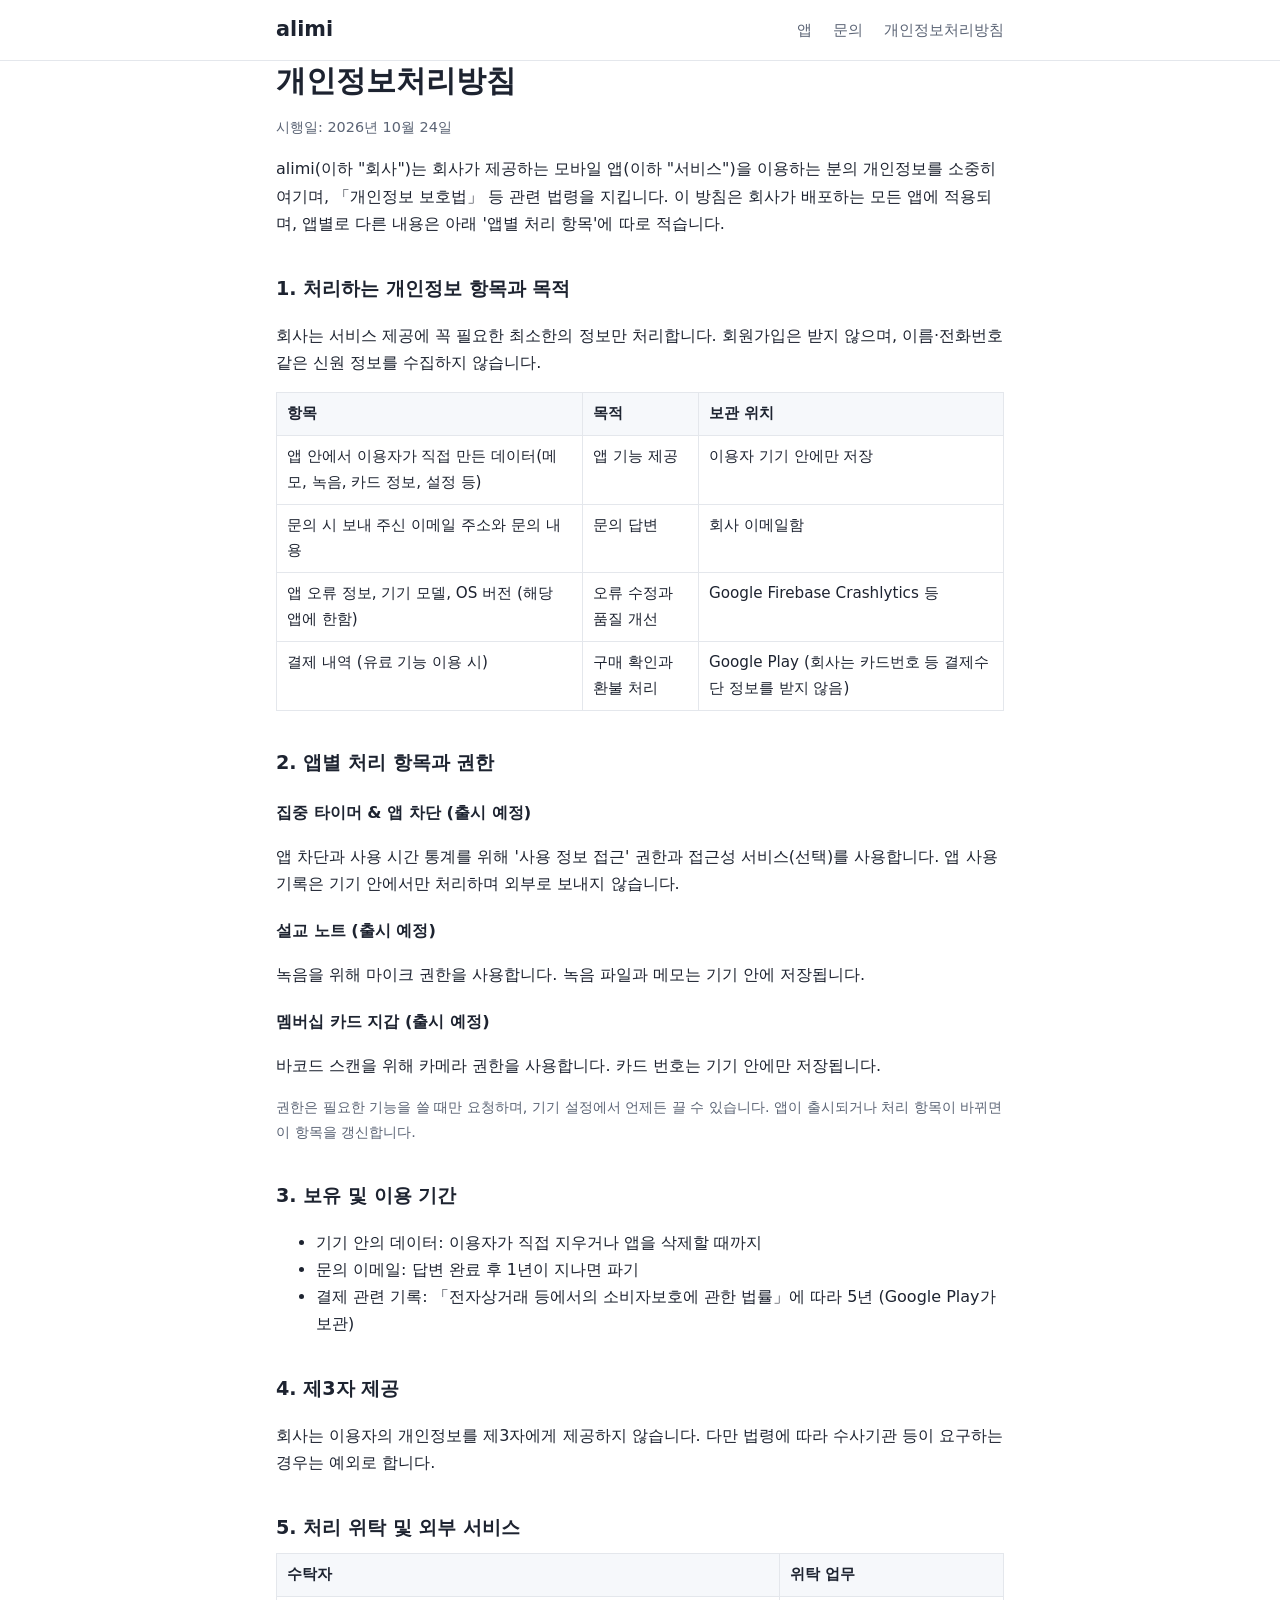
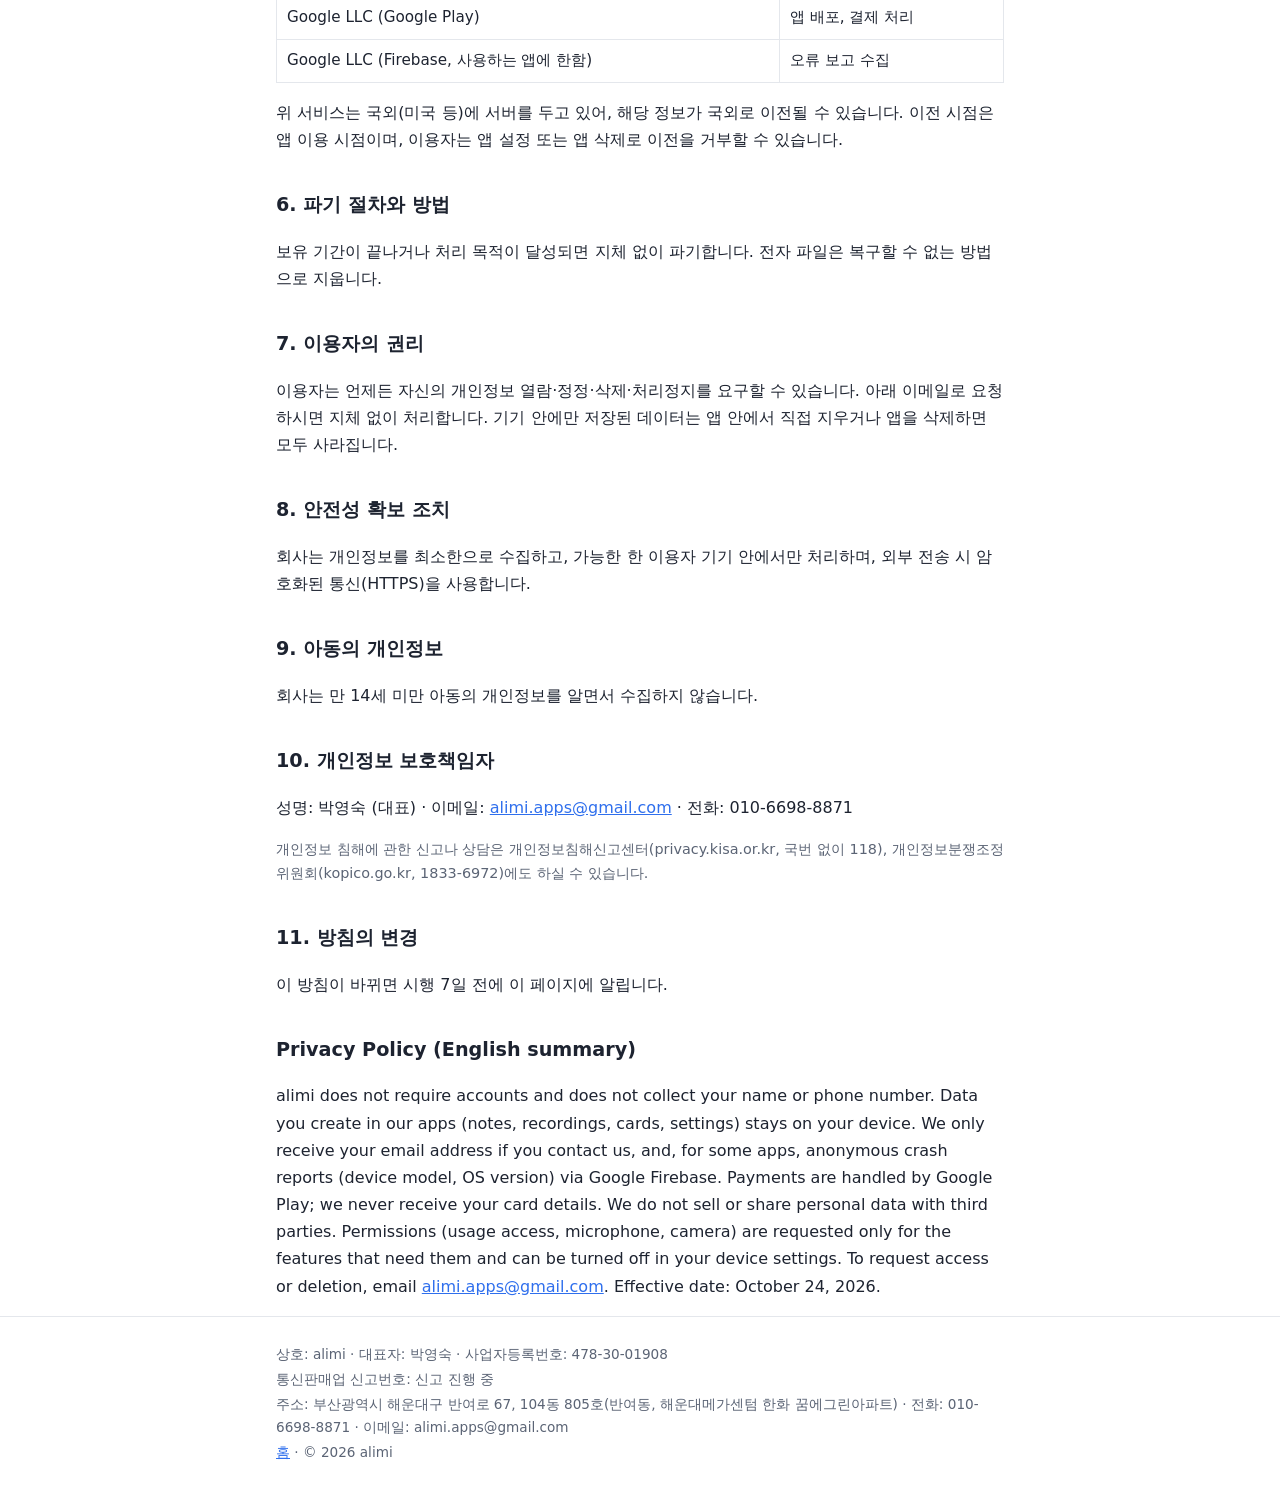
==== privacy.html @ ba519805 "alimi 회사 소개 및 개인정보처리방침 페이지 Co-Authored-By: Claude Opus 5.5 (1M context) <noreply@anthropic.com>" ====
<!doctype html>
<html lang="ko">
<head>
  <meta charset="utf-8">
  <meta name="viewport" content="width=device-width, initial-scale=1">
  <title>개인정보처리방침 · alimi</title>
  <link rel="stylesheet" href="style.css">
</head>
<body>
  <header>
    <div class="wrap">
      <a class="logo" href="index.html">alimi</a>
      <nav>
        <a href="index.html#apps">앱</a>
        <a href="index.html#contact">문의</a>
        <a href="privacy.html">개인정보처리방침</a>
      </nav>
    </div>
  </header>

  <main class="wrap">
    <h1>개인정보처리방침</h1>
    <p class="small">시행일: 2026년 10월 24일</p>
    <p>alimi(이하 "회사")는 회사가 제공하는 모바일 앱(이하 "서비스")을 이용하는 분의 개인정보를 소중히 여기며, 「개인정보 보호법」 등 관련 법령을 지킵니다. 이 방침은 회사가 배포하는 모든 앱에 적용되며, 앱별로 다른 내용은 아래 '앱별 처리 항목'에 따로 적습니다.</p>

    <h2>1. 처리하는 개인정보 항목과 목적</h2>
    <p>회사는 서비스 제공에 꼭 필요한 최소한의 정보만 처리합니다. 회원가입은 받지 않으며, 이름·전화번호 같은 신원 정보를 수집하지 않습니다.</p>
    <table>
      <tr><th>항목</th><th>목적</th><th>보관 위치</th></tr>
      <tr><td>앱 안에서 이용자가 직접 만든 데이터(메모, 녹음, 카드 정보, 설정 등)</td><td>앱 기능 제공</td><td>이용자 기기 안에만 저장</td></tr>
      <tr><td>문의 시 보내 주신 이메일 주소와 문의 내용</td><td>문의 답변</td><td>회사 이메일함</td></tr>
      <tr><td>앱 오류 정보, 기기 모델, OS 버전 (해당 앱에 한함)</td><td>오류 수정과 품질 개선</td><td>Google Firebase Crashlytics 등</td></tr>
      <tr><td>결제 내역 (유료 기능 이용 시)</td><td>구매 확인과 환불 처리</td><td>Google Play (회사는 카드번호 등 결제수단 정보를 받지 않음)</td></tr>
    </table>

    <h2>2. 앱별 처리 항목과 권한</h2>
    <h3>집중 타이머 &amp; 앱 차단 (출시 예정)</h3>
    <p>앱 차단과 사용 시간 통계를 위해 '사용 정보 접근' 권한과 접근성 서비스(선택)를 사용합니다. 앱 사용 기록은 기기 안에서만 처리하며 외부로 보내지 않습니다.</p>
    <h3>설교 노트 (출시 예정)</h3>
    <p>녹음을 위해 마이크 권한을 사용합니다. 녹음 파일과 메모는 기기 안에 저장됩니다.</p>
    <h3>멤버십 카드 지갑 (출시 예정)</h3>
    <p>바코드 스캔을 위해 카메라 권한을 사용합니다. 카드 번호는 기기 안에만 저장됩니다.</p>
    <p class="small">권한은 필요한 기능을 쓸 때만 요청하며, 기기 설정에서 언제든 끌 수 있습니다. 앱이 출시되거나 처리 항목이 바뀌면 이 항목을 갱신합니다.</p>

    <h2>3. 보유 및 이용 기간</h2>
    <ul>
      <li>기기 안의 데이터: 이용자가 직접 지우거나 앱을 삭제할 때까지</li>
      <li>문의 이메일: 답변 완료 후 1년이 지나면 파기</li>
      <li>결제 관련 기록: 「전자상거래 등에서의 소비자보호에 관한 법률」에 따라 5년 (Google Play가 보관)</li>
    </ul>

    <h2>4. 제3자 제공</h2>
    <p>회사는 이용자의 개인정보를 제3자에게 제공하지 않습니다. 다만 법령에 따라 수사기관 등이 요구하는 경우는 예외로 합니다.</p>

    <h2>5. 처리 위탁 및 외부 서비스</h2>
    <table>
      <tr><th>수탁자</th><th>위탁 업무</th></tr>
      <tr><td>Google LLC (Google Play)</td><td>앱 배포, 결제 처리</td></tr>
      <tr><td>Google LLC (Firebase, 사용하는 앱에 한함)</td><td>오류 보고 수집</td></tr>
    </table>
    <p>위 서비스는 국외(미국 등)에 서버를 두고 있어, 해당 정보가 국외로 이전될 수 있습니다. 이전 시점은 앱 이용 시점이며, 이용자는 앱 설정 또는 앱 삭제로 이전을 거부할 수 있습니다.</p>

    <h2>6. 파기 절차와 방법</h2>
    <p>보유 기간이 끝나거나 처리 목적이 달성되면 지체 없이 파기합니다. 전자 파일은 복구할 수 없는 방법으로 지웁니다.</p>

    <h2>7. 이용자의 권리</h2>
    <p>이용자는 언제든 자신의 개인정보 열람·정정·삭제·처리정지를 요구할 수 있습니다. 아래 이메일로 요청하시면 지체 없이 처리합니다. 기기 안에만 저장된 데이터는 앱 안에서 직접 지우거나 앱을 삭제하면 모두 사라집니다.</p>

    <h2>8. 안전성 확보 조치</h2>
    <p>회사는 개인정보를 최소한으로 수집하고, 가능한 한 이용자 기기 안에서만 처리하며, 외부 전송 시 암호화된 통신(HTTPS)을 사용합니다.</p>

    <h2>9. 아동의 개인정보</h2>
    <p>회사는 만 14세 미만 아동의 개인정보를 알면서 수집하지 않습니다.</p>

    <h2>10. 개인정보 보호책임자</h2>
    <p>성명: 박영숙 (대표) · 이메일: <a href="mailto:alimi.apps@gmail.com">alimi.apps@gmail.com</a> · 전화: 010-6698-8871</p>
    <p class="small">개인정보 침해에 관한 신고나 상담은 개인정보침해신고센터(privacy.kisa.or.kr, 국번 없이 118), 개인정보분쟁조정위원회(kopico.go.kr, 1833-6972)에도 하실 수 있습니다.</p>

    <h2>11. 방침의 변경</h2>
    <p>이 방침이 바뀌면 시행 7일 전에 이 페이지에 알립니다.</p>

    <h2 id="en">Privacy Policy (English summary)</h2>
    <p>alimi does not require accounts and does not collect your name or phone number. Data you create in our apps (notes, recordings, cards, settings) stays on your device. We only receive your email address if you contact us, and, for some apps, anonymous crash reports (device model, OS version) via Google Firebase. Payments are handled by Google Play; we never receive your card details. We do not sell or share personal data with third parties. Permissions (usage access, microphone, camera) are requested only for the features that need them and can be turned off in your device settings. To request access or deletion, email <a href="mailto:alimi.apps@gmail.com">alimi.apps@gmail.com</a>. Effective date: October 24, 2026.</p>
  </main>

  <footer>
    <div class="wrap">
      <p>상호: alimi · 대표자: 박영숙 · 사업자등록번호: 478-30-01908</p>
      <p>통신판매업 신고번호: 신고 진행 중</p>
      <p>주소: 부산광역시 해운대구 반여로 67, 104동 805호(반여동, 해운대메가센텀 한화 꿈에그린아파트) · 전화: 010-6698-8871 · 이메일: alimi.apps@gmail.com</p>
      <p><a href="index.html">홈</a> · © 2026 alimi</p>
    </div>
  </footer>
</body>
</html>
---- style.css ----
:root {
  --bg: #ffffff;
  --text: #1d2330;
  --muted: #5b6475;
  --line: #e4e7ec;
  --accent: #2f6fed;
  --card: #f6f8fb;
}
@media (prefers-color-scheme: dark) {
  :root {
    --bg: #12151b;
    --text: #e8ebf0;
    --muted: #9aa3b2;
    --line: #2a303b;
    --accent: #6f9bff;
    --card: #1a1e26;
  }
}
* { box-sizing: border-box; }
body {
  margin: 0;
  background: var(--bg);
  color: var(--text);
  font-family: "Pretendard", "Apple SD Gothic Neo", "Malgun Gothic", system-ui, sans-serif;
  line-height: 1.7;
}
.wrap { max-width: 760px; margin: 0 auto; padding: 0 16px; }
header { border-bottom: 1px solid var(--line); }
header .wrap { display: flex; align-items: center; justify-content: space-between; height: 60px; }
.logo { font-weight: 800; font-size: 1.3rem; color: var(--text); text-decoration: none; }
nav a { color: var(--muted); text-decoration: none; margin-left: 16px; font-size: .95rem; }
nav a:hover { color: var(--accent); }
main { padding: 40px 0 56px; }
h1 { font-size: 1.9rem; line-height: 1.3; margin: 0 0 12px; }
h2 { font-size: 1.2rem; margin: 36px 0 8px; }
h3 { font-size: 1.02rem; margin: 20px 0 6px; }
p, li { color: var(--text); }
.lead { color: var(--muted); font-size: 1.08rem; }
.cards { display: grid; gap: 12px; grid-template-columns: repeat(auto-fit, minmax(200px, 1fr)); margin-top: 16px; }
.card { background: var(--card); border: 1px solid var(--line); border-radius: 12px; padding: 16px; }
.card b { display: block; margin-bottom: 4px; }
.card span { color: var(--muted); font-size: .93rem; }
a { color: var(--accent); }
table { width: 100%; border-collapse: collapse; margin: 8px 0; font-size: .95rem; }
th, td { border: 1px solid var(--line); padding: 8px 10px; text-align: left; vertical-align: top; }
th { background: var(--card); }
footer { border-top: 1px solid var(--line); padding: 24px 0 40px; color: var(--muted); font-size: .85rem; }
footer p { color: var(--muted); margin: 2px 0; }
.small { color: var(--muted); font-size: .9rem; }
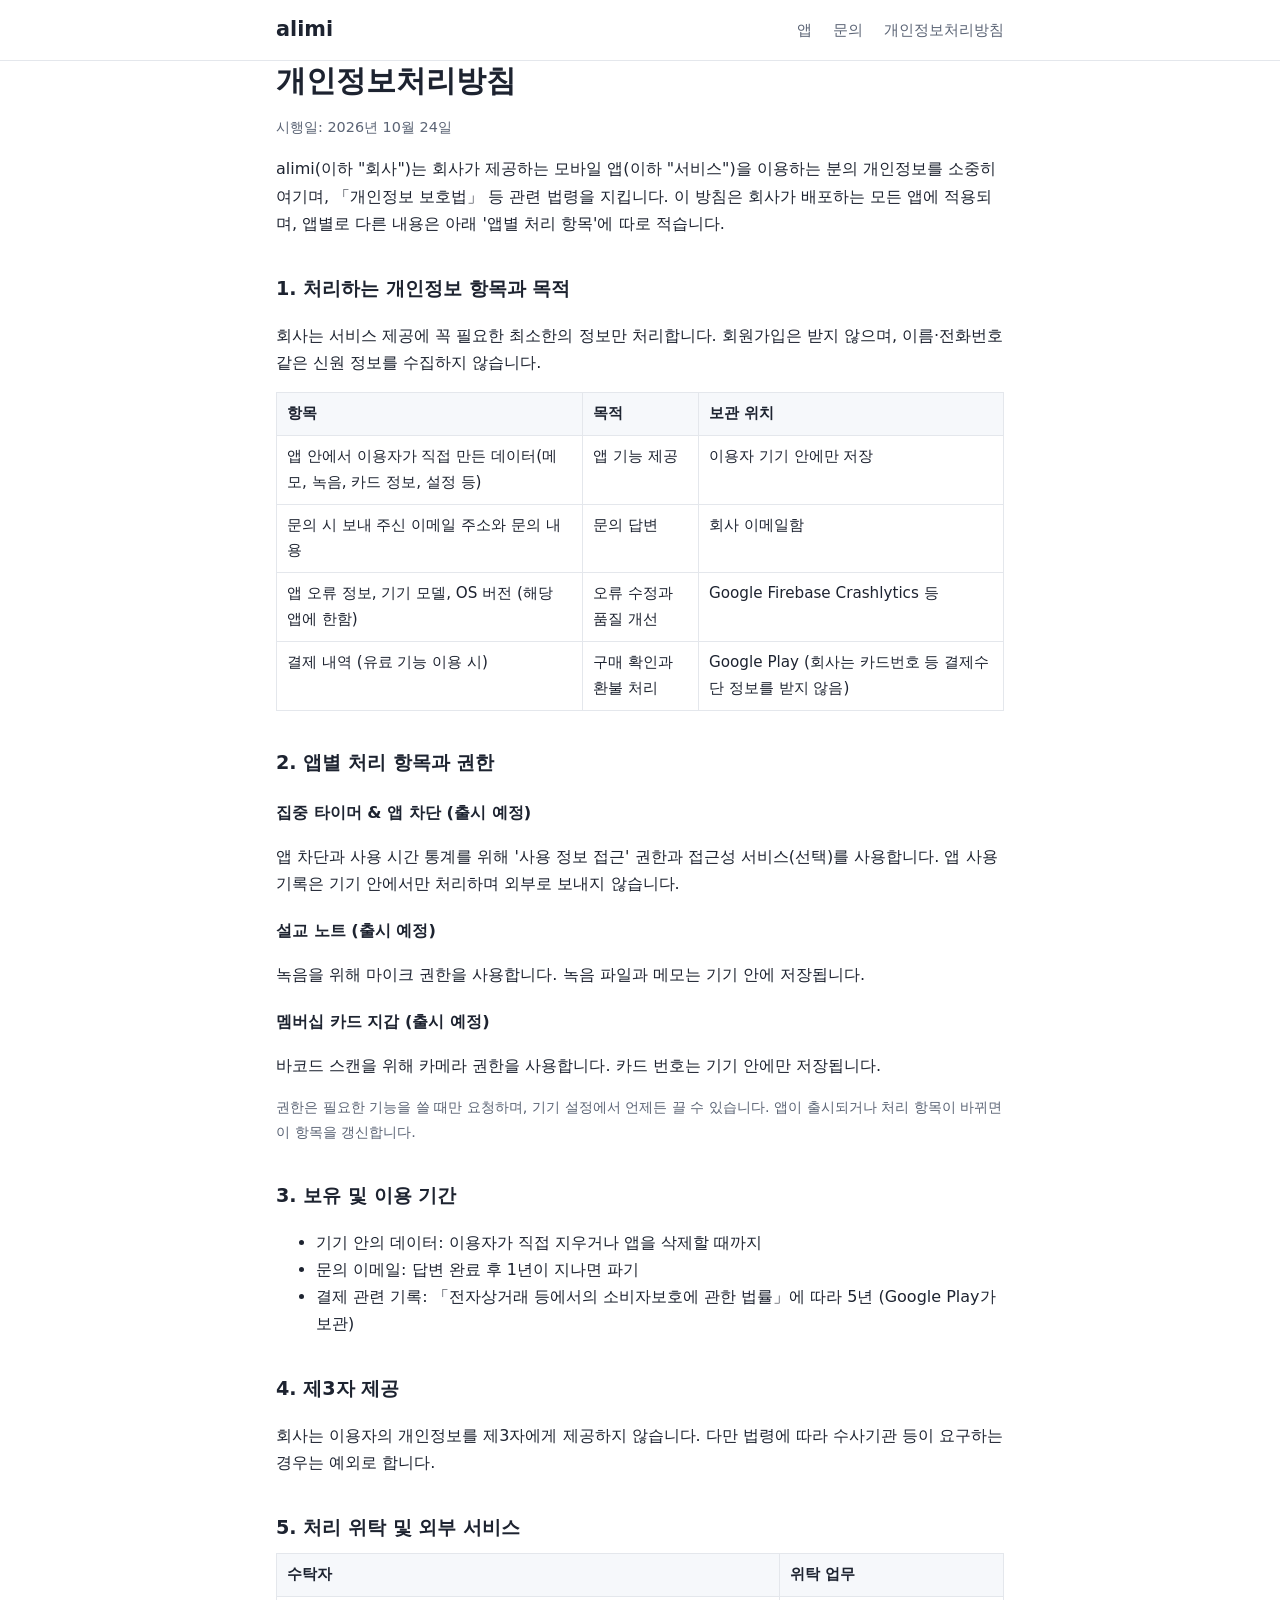
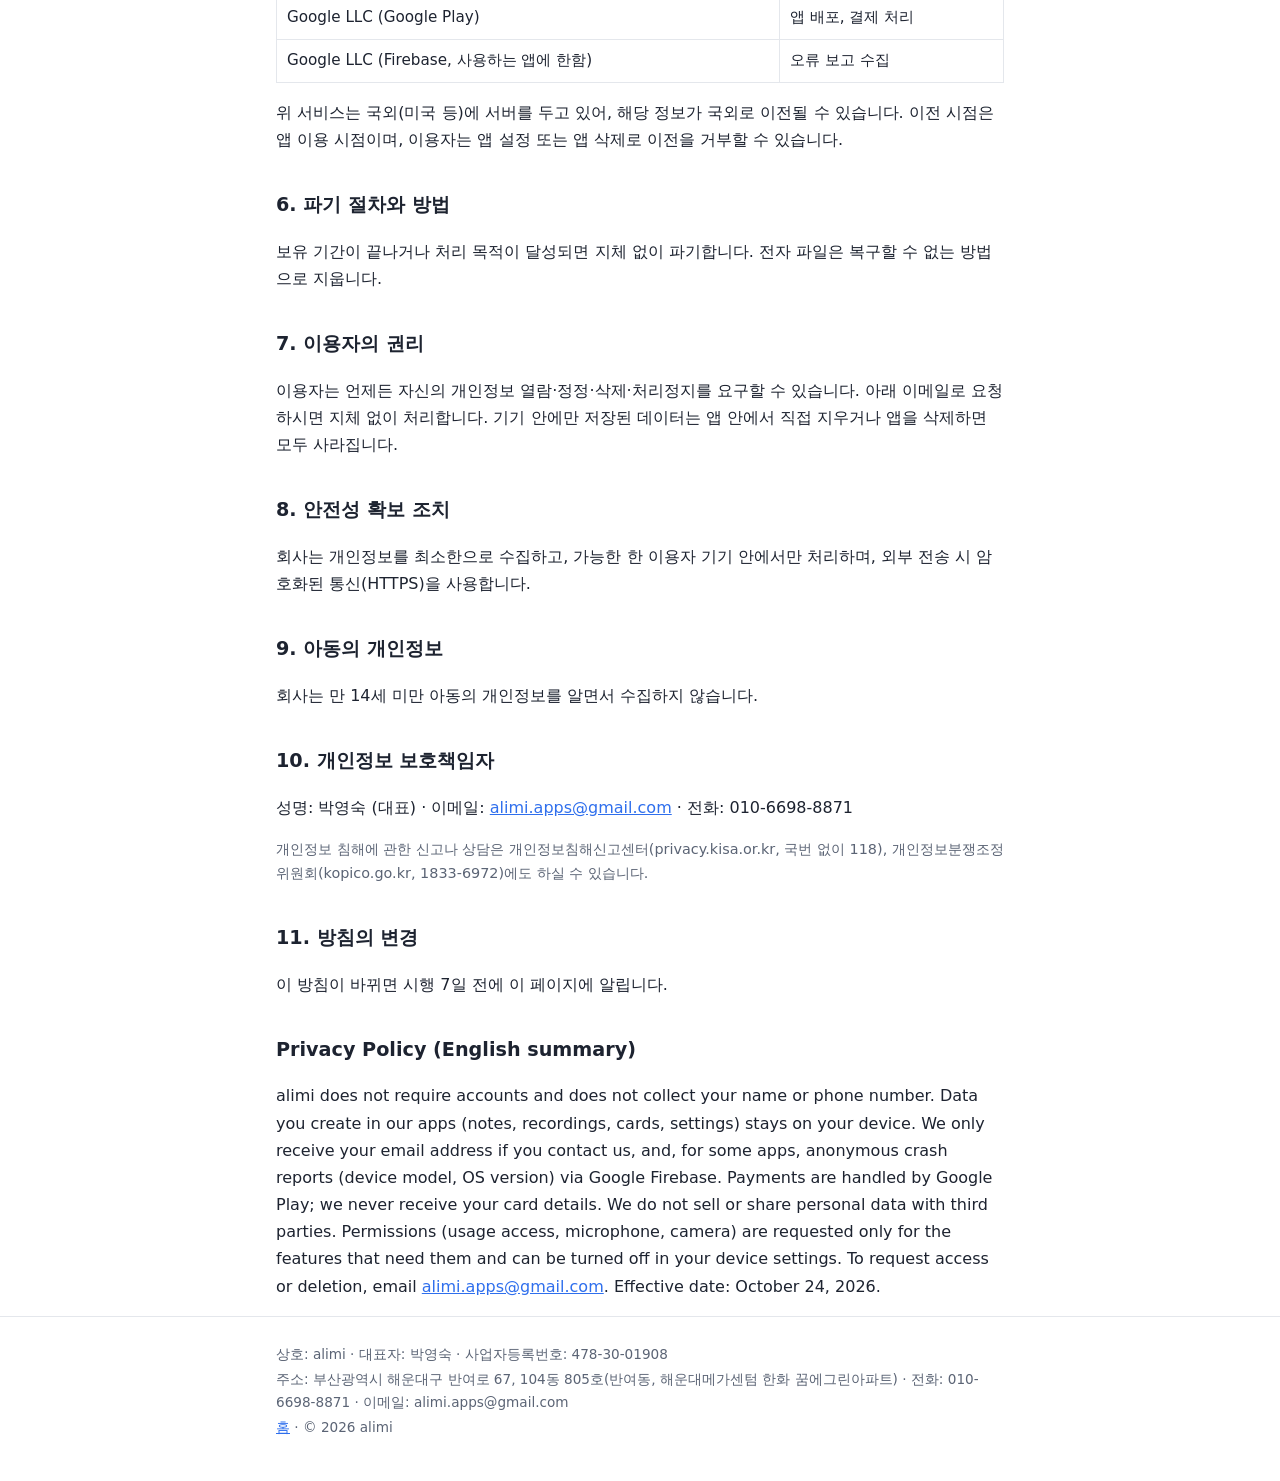
==== commit 3949051a: "통신판매업 신고 진행 중 문구 삭제 Co-Authored-By: Claude Opus 5.5 <noreply@anthropic.com>" ====
--- a/privacy.html
+++ b/privacy.html
@@ -86,7 +86,6 @@
   <footer>
     <div class="wrap">
       <p>상호: alimi · 대표자: 박영숙 · 사업자등록번호: 478-30-01908</p>
-      <p>통신판매업 신고번호: 신고 진행 중</p>
       <p>주소: 부산광역시 해운대구 반여로 67, 104동 805호(반여동, 해운대메가센텀 한화 꿈에그린아파트) · 전화: 010-6698-8871 · 이메일: alimi.apps@gmail.com</p>
       <p><a href="index.html">홈</a> · © 2026 alimi</p>
     </div>
